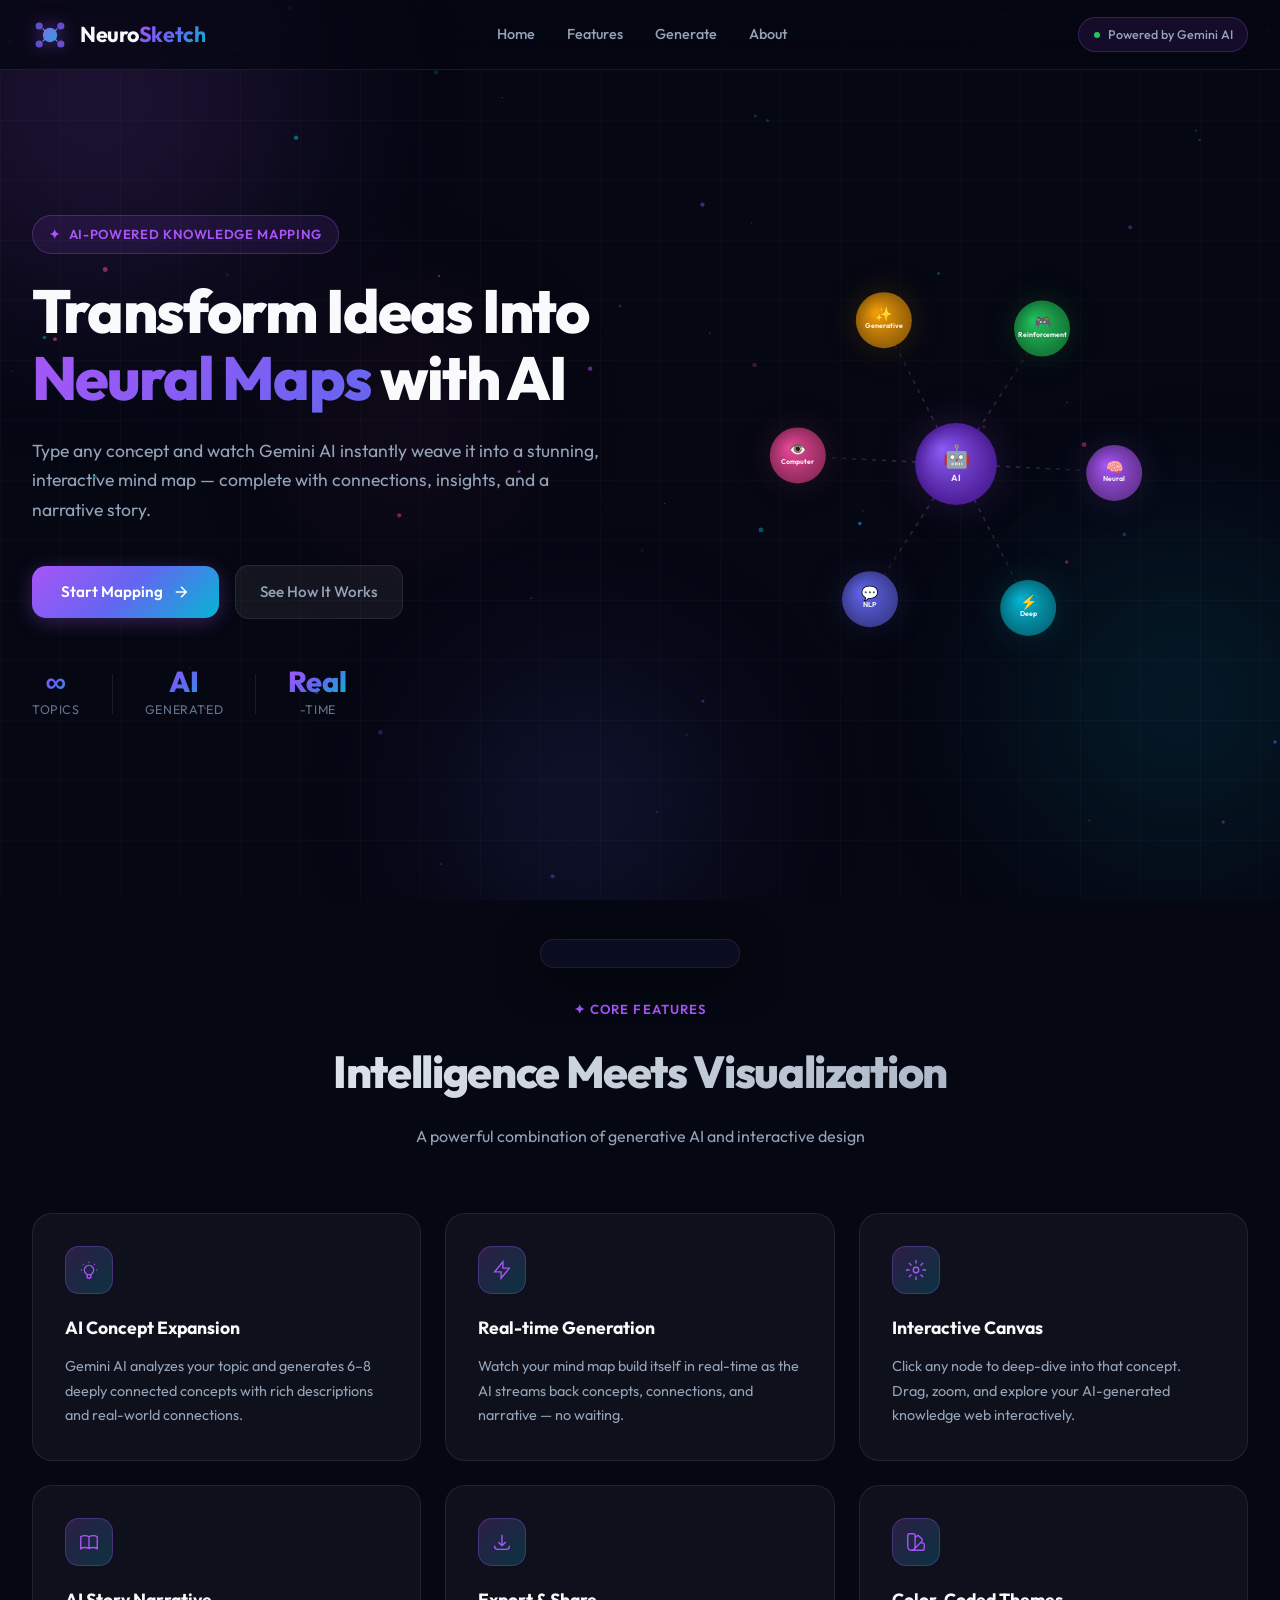
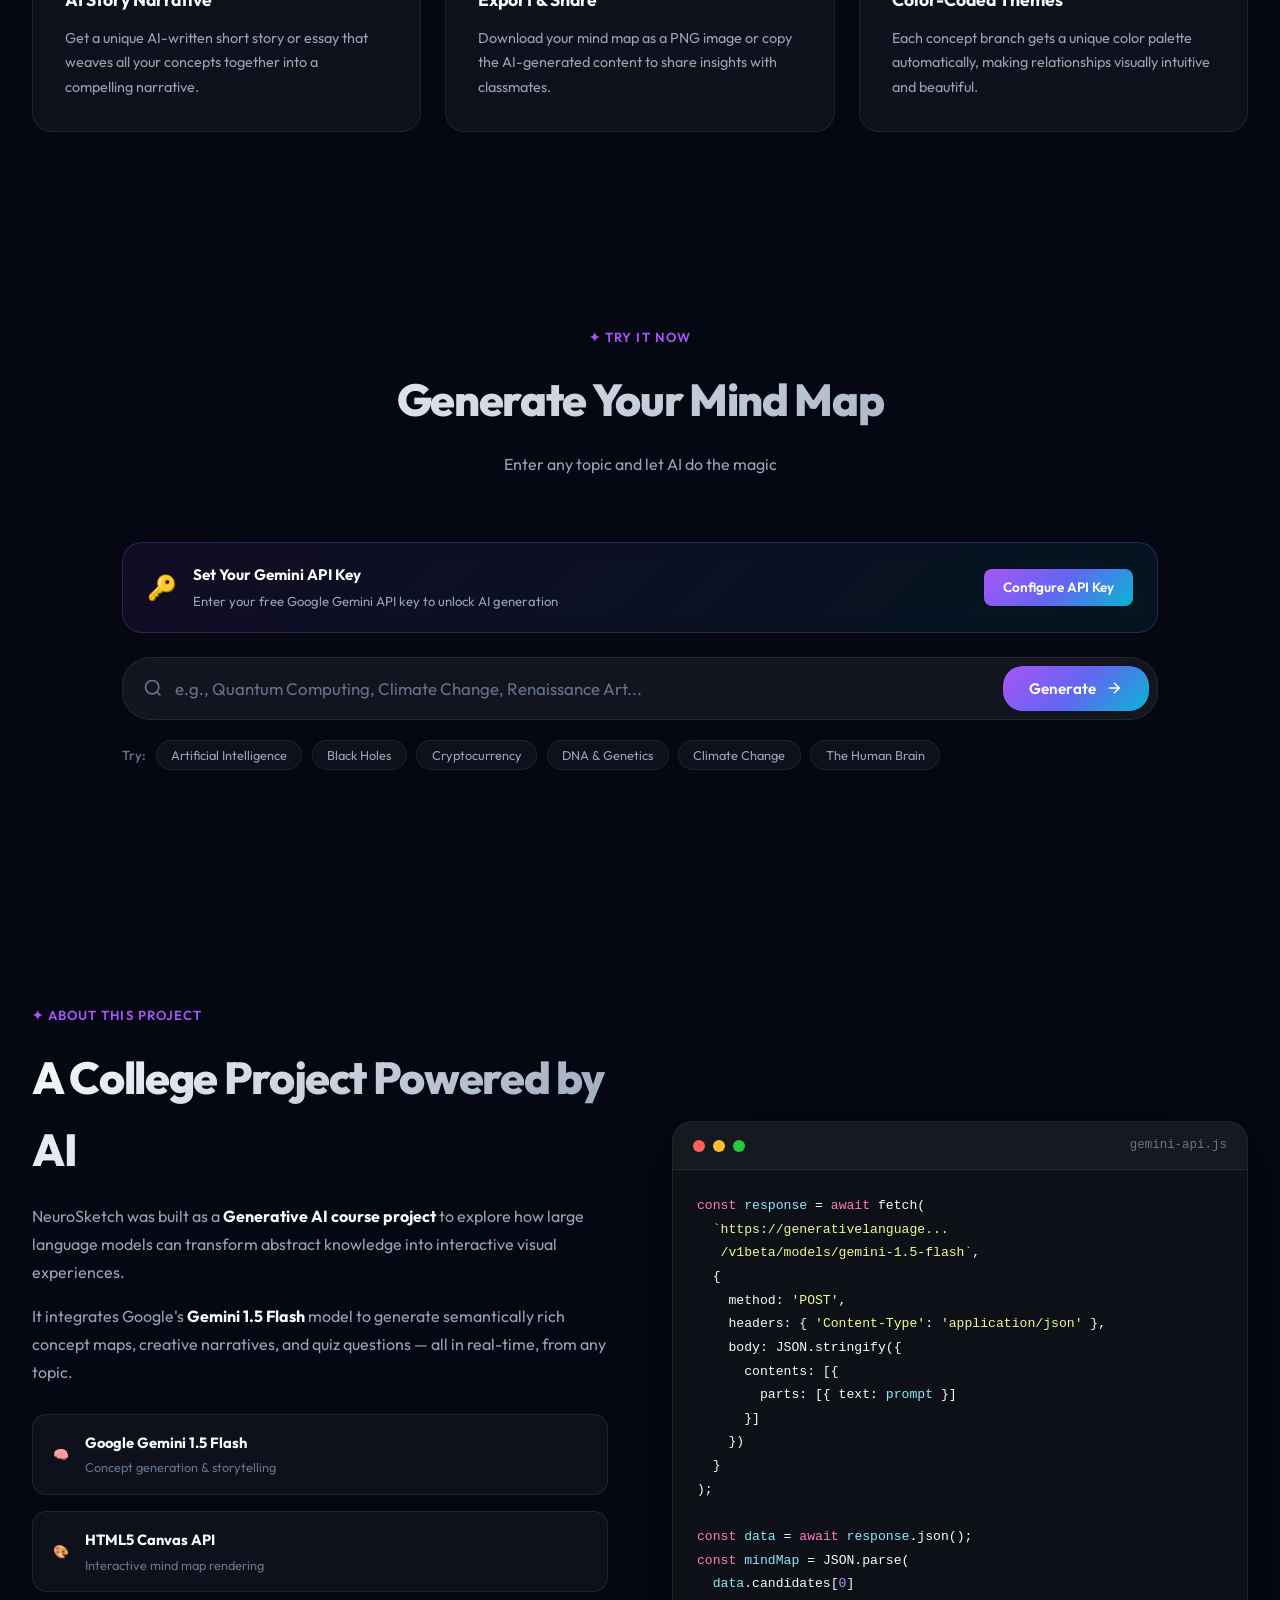
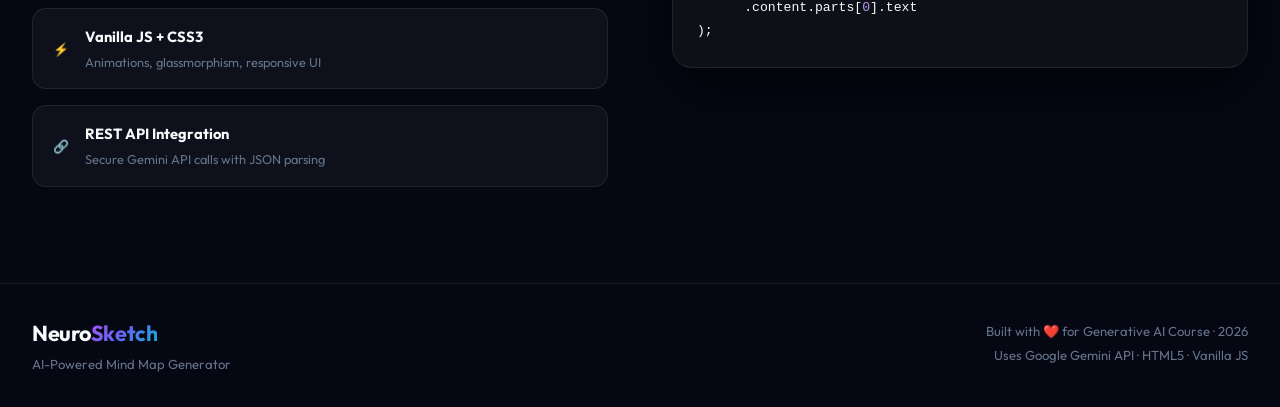
==== index.html @ 1f3e4416 "first commit" ====
<!DOCTYPE html>
<html lang="en">
<head>
  <meta charset="UTF-8" />
  <meta name="viewport" content="width=device-width, initial-scale=1.0" />
  <title>NeuroSketch – AI Mind Map Generator</title>
  <meta name="description" content="NeuroSketch uses Generative AI (Gemini) to create stunning interactive mind maps from any topic. Explore ideas visually with AI-powered concept generation." />
  <meta name="keywords" content="AI mind map, generative AI, concept map, Gemini AI, neural visualization" />
  <link rel="preconnect" href="https://fonts.googleapis.com" />
  <link rel="preconnect" href="https://fonts.gstatic.com" crossorigin />
  <link href="https://fonts.googleapis.com/css2?family=Outfit:wght@300;400;500;600;700;800&family=Space+Grotesk:wght@300;400;500;600;700&display=swap" rel="stylesheet" />
  <link rel="stylesheet" href="styles.css" />
</head>
<body>

  <!-- Animated Background -->
  <div class="bg-animation">
    <div class="orb orb-1"></div>
    <div class="orb orb-2"></div>
    <div class="orb orb-3"></div>
    <div class="orb orb-4"></div>
    <div class="grid-overlay"></div>
  </div>

  <!-- Particles -->
  <canvas id="particleCanvas"></canvas>

  <!-- HEADER -->
  <header class="header" id="header">
    <nav class="nav-container">
      <div class="logo">
        <div class="logo-icon">
          <svg viewBox="0 0 40 40" fill="none" xmlns="http://www.w3.org/2000/svg">
            <circle cx="20" cy="20" r="8" fill="url(#logoGrad)"/>
            <circle cx="8" cy="10" r="4" fill="url(#logoGrad2)" opacity="0.8"/>
            <circle cx="32" cy="10" r="4" fill="url(#logoGrad2)" opacity="0.8"/>
            <circle cx="8" cy="30" r="4" fill="url(#logoGrad2)" opacity="0.8"/>
            <circle cx="32" cy="30" r="4" fill="url(#logoGrad2)" opacity="0.8"/>
            <line x1="12" y1="13" x2="16" y2="17" stroke="url(#logoGrad)" stroke-width="1.5"/>
            <line x1="28" y1="13" x2="24" y2="17" stroke="url(#logoGrad)" stroke-width="1.5"/>
            <line x1="12" y1="27" x2="16" y2="23" stroke="url(#logoGrad)" stroke-width="1.5"/>
            <line x1="28" y1="27" x2="24" y2="23" stroke="url(#logoGrad)" stroke-width="1.5"/>
            <defs>
              <linearGradient id="logoGrad" x1="0" y1="0" x2="40" y2="40" gradientUnits="userSpaceOnUse">
                <stop offset="0%" stop-color="#a855f7"/>
                <stop offset="100%" stop-color="#06b6d4"/>
              </linearGradient>
              <linearGradient id="logoGrad2" x1="0" y1="0" x2="40" y2="40" gradientUnits="userSpaceOnUse">
                <stop offset="0%" stop-color="#6366f1"/>
                <stop offset="100%" stop-color="#8b5cf6"/>
              </linearGradient>
            </defs>
          </svg>
        </div>
        <span class="logo-text">Neuro<span class="logo-accent">Sketch</span></span>
      </div>
      <div class="nav-links">
        <a href="#hero" class="nav-link">Home</a>
        <a href="#features" class="nav-link">Features</a>
        <a href="#generator" class="nav-link">Generate</a>
        <a href="#about" class="nav-link">About</a>
      </div>
      <div class="nav-badge">
        <span class="badge-dot"></span>
        <span>Powered by Gemini AI</span>
      </div>
    </nav>
  </header>

  <!-- HERO SECTION -->
  <section class="hero" id="hero">
    <div class="hero-content">
      <div class="hero-tag">
        <span class="tag-icon">✦</span>
        <span>AI-Powered Knowledge Mapping</span>
      </div>
      <h1 class="hero-title">
        Transform Ideas Into
        <span class="title-gradient">Neural Maps</span>
        with AI
      </h1>
      <p class="hero-subtitle">
        Type any concept and watch Gemini AI instantly weave it into a stunning,
        interactive mind map — complete with connections, insights, and a narrative story.
      </p>
      <div class="hero-cta">
        <a href="#generator" class="btn-primary" id="heroCtaBtn">
          <span>Start Mapping</span>
          <svg viewBox="0 0 24 24" fill="none" stroke="currentColor" stroke-width="2"><path d="M5 12h14M12 5l7 7-7 7"/></svg>
        </a>
        <a href="#features" class="btn-ghost">See How It Works</a>
      </div>
      <div class="hero-stats">
        <div class="stat">
          <span class="stat-num">∞</span>
          <span class="stat-label">Topics</span>
        </div>
        <div class="stat-divider"></div>
        <div class="stat">
          <span class="stat-num">AI</span>
          <span class="stat-label">Generated</span>
        </div>
        <div class="stat-divider"></div>
        <div class="stat">
          <span class="stat-num">Real</span>
          <span class="stat-label">-time</span>
        </div>
      </div>
    </div>
    <div class="hero-visual">
      <div class="demo-mindmap" id="demoMindmap">
        <!-- Generated by JS -->
      </div>
    </div>
  </section>

  <!-- FEATURES SECTION -->
  <section class="features" id="features">
    <div class="section-header">
      <div class="section-tag">✦ Core Features</div>
      <h2 class="section-title">Intelligence Meets Visualization</h2>
      <p class="section-subtitle">A powerful combination of generative AI and interactive design</p>
    </div>
    <div class="features-grid">
      <div class="feature-card" data-delay="0">
        <div class="feature-icon">
          <svg viewBox="0 0 24 24" fill="none" stroke="currentColor" stroke-width="1.5">
            <path d="M9.663 17h4.673M12 3v1m6.364 1.636l-.707.707M21 12h-1M4 12H3m3.343-5.657l-.707-.707m2.828 9.9a5 5 0 117.072 0l-.548.547A3.374 3.374 0 0014 18.469V19a2 2 0 11-4 0v-.531c0-.895-.356-1.754-.988-2.386l-.548-.547z"/>
          </svg>
        </div>
        <h3>AI Concept Expansion</h3>
        <p>Gemini AI analyzes your topic and generates 6–8 deeply connected concepts with rich descriptions and real-world connections.</p>
      </div>
      <div class="feature-card" data-delay="100">
        <div class="feature-icon">
          <svg viewBox="0 0 24 24" fill="none" stroke="currentColor" stroke-width="1.5">
            <path d="M13 10V3L4 14h7v7l9-11h-7z"/>
          </svg>
        </div>
        <h3>Real-time Generation</h3>
        <p>Watch your mind map build itself in real-time as the AI streams back concepts, connections, and narrative — no waiting.</p>
      </div>
      <div class="feature-card" data-delay="200">
        <div class="feature-icon">
          <svg viewBox="0 0 24 24" fill="none" stroke="currentColor" stroke-width="1.5">
            <circle cx="12" cy="12" r="3"/><path d="M12 1v4M12 19v4M4.22 4.22l2.83 2.83M16.95 16.95l2.83 2.83M1 12h4M19 12h4M4.22 19.78l2.83-2.83M16.95 7.05l2.83-2.83"/>
          </svg>
        </div>
        <h3>Interactive Canvas</h3>
        <p>Click any node to deep-dive into that concept. Drag, zoom, and explore your AI-generated knowledge web interactively.</p>
      </div>
      <div class="feature-card" data-delay="300">
        <div class="feature-icon">
          <svg viewBox="0 0 24 24" fill="none" stroke="currentColor" stroke-width="1.5">
            <path d="M12 6.253v13m0-13C10.832 5.477 9.246 5 7.5 5S4.168 5.477 3 6.253v13C4.168 18.477 5.754 18 7.5 18s3.332.477 4.5 1.253m0-13C13.168 5.477 14.754 5 16.5 5c1.747 0 3.332.477 4.5 1.253v13C19.832 18.477 18.247 18 16.5 18c-1.746 0-3.332.477-4.5 1.253"/>
          </svg>
        </div>
        <h3>AI Story Narrative</h3>
        <p>Get a unique AI-written short story or essay that weaves all your concepts together into a compelling narrative.</p>
      </div>
      <div class="feature-card" data-delay="400">
        <div class="feature-icon">
          <svg viewBox="0 0 24 24" fill="none" stroke="currentColor" stroke-width="1.5">
            <path d="M4 16v1a3 3 0 003 3h10a3 3 0 003-3v-1m-4-4l-4 4m0 0l-4-4m4 4V4"/>
          </svg>
        </div>
        <h3>Export & Share</h3>
        <p>Download your mind map as a PNG image or copy the AI-generated content to share insights with classmates.</p>
      </div>
      <div class="feature-card" data-delay="500">
        <div class="feature-icon">
          <svg viewBox="0 0 24 24" fill="none" stroke="currentColor" stroke-width="1.5">
            <path d="M7 21a4 4 0 01-4-4V5a2 2 0 012-2h4a2 2 0 012 2v12a4 4 0 01-4 4zm0 0h12a2 2 0 002-2v-4a2 2 0 00-2-2h-2.343M11 7.343l1.657-1.657a2 2 0 012.828 0l2.829 2.829a2 2 0 010 2.828l-8.486 8.485M7 17h.01"/>
          </svg>
        </div>
        <h3>Color-Coded Themes</h3>
        <p>Each concept branch gets a unique color palette automatically, making relationships visually intuitive and beautiful.</p>
      </div>
    </div>
  </section>

  <!-- GENERATOR SECTION -->
  <section class="generator" id="generator">
    <div class="section-header">
      <div class="section-tag">✦ Try It Now</div>
      <h2 class="section-title">Generate Your Mind Map</h2>
      <p class="section-subtitle">Enter any topic and let AI do the magic</p>
    </div>

    <!-- API Key Setup Banner -->
    <div class="api-banner" id="apiBanner">
      <div class="api-banner-icon">🔑</div>
      <div class="api-banner-text">
        <strong>Set Your Gemini API Key</strong>
        <span>Enter your free Google Gemini API key to unlock AI generation</span>
      </div>
      <button class="btn-api" id="toggleApiKey">Configure API Key</button>
    </div>

    <!-- API Key Input -->
    <div class="api-key-panel" id="apiKeyPanel" style="display:none;">
      <div class="api-key-inner">
        <label for="apiKeyInput">
          <svg viewBox="0 0 24 24" fill="none" stroke="currentColor" stroke-width="2"><path d="M15 7a2 2 0 012 2m4 0a6 6 0 01-7.743 5.743L11 17H9v2H7v2H4a1 1 0 01-1-1v-2.586a1 1 0 01.293-.707l5.964-5.964A6 6 0 1121 9z"/></svg>
          Gemini API Key
        </label>
        <div class="api-input-row">
          <input type="password" id="apiKeyInput" placeholder="AIza..." autocomplete="off" />
          <button class="btn-save-key" id="saveApiKey">Save Key</button>
        </div>
        <p class="api-hint">Get your free key at <a href="https://aistudio.google.com/app/apikey" target="_blank">aistudio.google.com</a> · Key is stored locally in your browser only.</p>
      </div>
    </div>

    <!-- Input Area -->
    <div class="input-area">
      <div class="input-wrapper">
        <div class="input-icon">
          <svg viewBox="0 0 24 24" fill="none" stroke="currentColor" stroke-width="2"><circle cx="11" cy="11" r="8"/><path d="M21 21l-4.35-4.35"/></svg>
        </div>
        <input
          type="text"
          id="topicInput"
          class="topic-input"
          placeholder="e.g., Quantum Computing, Climate Change, Renaissance Art..."
          maxlength="100"
        />
        <button class="generate-btn" id="generateBtn">
          <span class="btn-text">Generate</span>
          <div class="btn-spinner" style="display:none;"></div>
          <svg class="btn-arrow" viewBox="0 0 24 24" fill="none" stroke="currentColor" stroke-width="2"><path d="M5 12h14M12 5l7 7-7 7"/></svg>
        </button>
      </div>
      <div class="topic-suggestions">
        <span class="suggestions-label">Try:</span>
        <button class="suggestion-chip" data-topic="Artificial Intelligence">Artificial Intelligence</button>
        <button class="suggestion-chip" data-topic="Black Holes">Black Holes</button>
        <button class="suggestion-chip" data-topic="Cryptocurrency">Cryptocurrency</button>
        <button class="suggestion-chip" data-topic="DNA & Genetics">DNA & Genetics</button>
        <button class="suggestion-chip" data-topic="Climate Change">Climate Change</button>
        <button class="suggestion-chip" data-topic="The Human Brain">The Human Brain</button>
      </div>
    </div>

    <!-- Loading State -->
    <div class="loading-state" id="loadingState" style="display:none;">
      <div class="loading-brain">
        <div class="brain-pulse"></div>
        <svg class="brain-icon" viewBox="0 0 64 64" fill="none" xmlns="http://www.w3.org/2000/svg">
          <path d="M32 8C24 8 18 14 18 22c0 4 2 7.5 5 10-3 2-5 5.5-5 9.5C18 49 24.5 55 32 55s14-6 14-13.5c0-4-2-7.5-5-9.5 3-2.5 5-6 5-10C46 14 40 8 32 8z" stroke="url(#brainGrad)" stroke-width="2" fill="none"/>
          <path d="M32 18v12M26 24h12M29 36l6 6M35 36l-6 6" stroke="url(#brainGrad)" stroke-width="1.5" stroke-linecap="round"/>
          <defs>
            <linearGradient id="brainGrad" x1="18" y1="8" x2="46" y2="55" gradientUnits="userSpaceOnUse">
              <stop offset="0%" stop-color="#a855f7"/>
              <stop offset="100%" stop-color="#06b6d4"/>
            </linearGradient>
          </defs>
        </svg>
      </div>
      <div class="loading-text">
        <h3 id="loadingTitle">AI is thinking...</h3>
        <p id="loadingSubtitle">Gemini is analyzing your topic and generating concepts</p>
      </div>
      <div class="loading-steps">
        <div class="load-step active" id="step1"><span>1</span> Analyzing topic</div>
        <div class="load-step" id="step2"><span>2</span> Generating concepts</div>
        <div class="load-step" id="step3"><span>3</span> Building connections</div>
        <div class="load-step" id="step4"><span>4</span> Crafting narrative</div>
      </div>
    </div>

    <!-- Results Area -->
    <div class="results-area" id="resultsArea" style="display:none;">
      <!-- Tabs -->
      <div class="results-tabs">
        <button class="tab-btn active" data-tab="mindmap" id="tabMindmap">
          <svg viewBox="0 0 24 24" fill="none" stroke="currentColor" stroke-width="2"><circle cx="12" cy="12" r="3"/><path d="M12 1v4M12 19v4M4.22 4.22l2.83 2.83M16.95 16.95l2.83 2.83M1 12h4M19 12h4M4.22 19.78l2.83-2.83M16.95 7.05l2.83-2.83"/></svg>
          Mind Map
        </button>
        <button class="tab-btn" data-tab="concepts" id="tabConcepts">
          <svg viewBox="0 0 24 24" fill="none" stroke="currentColor" stroke-width="2"><path d="M9 5H7a2 2 0 00-2 2v12a2 2 0 002 2h10a2 2 0 002-2V7a2 2 0 00-2-2h-2M9 5a2 2 0 002 2h2a2 2 0 002-2M9 5a2 2 0 012-2h2a2 2 0 012 2"/></svg>
          Concepts
        </button>
        <button class="tab-btn" data-tab="story" id="tabStory">
          <svg viewBox="0 0 24 24" fill="none" stroke="currentColor" stroke-width="2"><path d="M12 6.253v13m0-13C10.832 5.477 9.246 5 7.5 5S4.168 5.477 3 6.253v13C4.168 18.477 5.754 18 7.5 18s3.332.477 4.5 1.253m0-13C13.168 5.477 14.754 5 16.5 5c1.747 0 3.332.477 4.5 1.253v13C19.832 18.477 18.247 18 16.5 18c-1.746 0-3.332.477-4.5 1.253"/></svg>
          AI Story
        </button>
        <button class="tab-btn" data-tab="quiz" id="tabQuiz">
          <svg viewBox="0 0 24 24" fill="none" stroke="currentColor" stroke-width="2"><path d="M8.228 9c.549-1.165 2.03-2 3.772-2 2.21 0 4 1.343 4 3 0 1.4-1.278 2.575-3.006 2.907-.542.104-.994.54-.994 1.093m0 3h.01M21 12a9 9 0 11-18 0 9 9 0 0118 0z"/></svg>
          AI Quiz
        </button>
      </div>

      <!-- Mind Map Canvas Tab -->
      <div class="tab-content active" id="tabContentMindmap">
        <div class="mindmap-toolbar">
          <span class="map-topic-label" id="mapTopicLabel">Topic: —</span>
          <div class="toolbar-actions">
            <button class="tool-btn" id="zoomInBtn" title="Zoom In">
              <svg viewBox="0 0 24 24" fill="none" stroke="currentColor" stroke-width="2"><circle cx="11" cy="11" r="8"/><path d="M21 21l-4.35-4.35M11 8v6M8 11h6"/></svg>
            </button>
            <button class="tool-btn" id="zoomOutBtn" title="Zoom Out">
              <svg viewBox="0 0 24 24" fill="none" stroke="currentColor" stroke-width="2"><circle cx="11" cy="11" r="8"/><path d="M21 21l-4.35-4.35M8 11h6"/></svg>
            </button>
            <button class="tool-btn" id="resetViewBtn" title="Reset View">
              <svg viewBox="0 0 24 24" fill="none" stroke="currentColor" stroke-width="2"><path d="M3 12a9 9 0 109-9M3 3v6h6"/></svg>
            </button>
            <button class="tool-btn" id="downloadBtn" title="Download PNG">
              <svg viewBox="0 0 24 24" fill="none" stroke="currentColor" stroke-width="2"><path d="M4 16v1a3 3 0 003 3h10a3 3 0 003-3v-1m-4-4l-4 4m0 0l-4-4m4 4V4"/></svg>
            </button>
          </div>
        </div>
        <div class="mindmap-container" id="mindmapContainer">
          <canvas id="mindmapCanvas"></canvas>
        </div>
        <p class="canvas-hint">💡 Click on any node to explore it deeper · Scroll to zoom · Drag to pan</p>
      </div>

      <!-- Concepts Tab -->
      <div class="tab-content" id="tabContentConcepts" style="display:none;">
        <div class="concepts-grid" id="conceptsGrid">
          <!-- Filled by JS -->
        </div>
      </div>

      <!-- Story Tab -->
      <div class="tab-content" id="tabContentStory" style="display:none;">
        <div class="story-container" id="storyContainer">
          <!-- Filled by JS -->
        </div>
      </div>

      <!-- Quiz Tab -->
      <div class="tab-content" id="tabContentQuiz" style="display:none;">
        <div class="quiz-container" id="quizContainer">
          <!-- Filled by JS -->
        </div>
      </div>

      <!-- Action Buttons -->
      <div class="results-actions">
        <button class="btn-action" id="regenerateBtn">
          <svg viewBox="0 0 24 24" fill="none" stroke="currentColor" stroke-width="2"><path d="M4 4v5h.582m15.356 2A8.001 8.001 0 004.582 9m0 0H9m11 11v-5h-.581m0 0a8.003 8.003 0 01-15.357-2m15.357 2H15"/></svg>
          Regenerate
        </button>
        <button class="btn-action" id="copyContentBtn">
          <svg viewBox="0 0 24 24" fill="none" stroke="currentColor" stroke-width="2"><path d="M8 16H6a2 2 0 01-2-2V6a2 2 0 012-2h8a2 2 0 012 2v2m-6 12h8a2 2 0 002-2v-8a2 2 0 00-2-2h-8a2 2 0 00-2 2v8a2 2 0 002 2z"/></svg>
          Copy Content
        </button>
        <button class="btn-action primary" id="newTopicBtn">
          <svg viewBox="0 0 24 24" fill="none" stroke="currentColor" stroke-width="2"><path d="M12 4v16m8-8H4"/></svg>
          New Topic
        </button>
      </div>
    </div>
  </section>

  <!-- ABOUT SECTION -->
  <section class="about" id="about">
    <div class="about-inner">
      <div class="about-content">
        <div class="section-tag">✦ About This Project</div>
        <h2 class="section-title">A College Project Powered by AI</h2>
        <p>NeuroSketch was built as a <strong>Generative AI course project</strong> to explore how large language models can transform abstract knowledge into interactive visual experiences.</p>
        <p>It integrates Google's <strong>Gemini 1.5 Flash</strong> model to generate semantically rich concept maps, creative narratives, and quiz questions — all in real-time, from any topic.</p>
        <div class="tech-stack">
          <div class="tech-item">
            <span class="tech-icon">🧠</span>
            <div>
              <strong>Google Gemini 1.5 Flash</strong>
              <span>Concept generation & storytelling</span>
            </div>
          </div>
          <div class="tech-item">
            <span class="tech-icon">🎨</span>
            <div>
              <strong>HTML5 Canvas API</strong>
              <span>Interactive mind map rendering</span>
            </div>
          </div>
          <div class="tech-item">
            <span class="tech-icon">⚡</span>
            <div>
              <strong>Vanilla JS + CSS3</strong>
              <span>Animations, glassmorphism, responsive UI</span>
            </div>
          </div>
          <div class="tech-item">
            <span class="tech-icon">🔗</span>
            <div>
              <strong>REST API Integration</strong>
              <span>Secure Gemini API calls with JSON parsing</span>
            </div>
          </div>
        </div>
      </div>
      <div class="about-visual">
        <div class="code-preview">
          <div class="code-header">
            <span class="dot red"></span><span class="dot yellow"></span><span class="dot green"></span>
            <span class="code-filename">gemini-api.js</span>
          </div>
          <pre class="code-body"><code><span class="c-keyword">const</span> <span class="c-var">response</span> = <span class="c-keyword">await</span> fetch(
  <span class="c-string">`https://generativelanguage...</span>
   <span class="c-string">/v1beta/models/gemini-1.5-flash`</span>,
  {
    method: <span class="c-string">'POST'</span>,
    headers: { <span class="c-string">'Content-Type'</span>: <span class="c-string">'application/json'</span> },
    body: JSON.stringify({
      contents: [{
        parts: [{ text: <span class="c-var">prompt</span> }]
      }]
    })
  }
);

<span class="c-keyword">const</span> <span class="c-var">data</span> = <span class="c-keyword">await</span> <span class="c-var">response</span>.json();
<span class="c-keyword">const</span> <span class="c-var">mindMap</span> = JSON.parse(
  <span class="c-var">data</span>.candidates[<span class="c-num">0</span>]
      .content.parts[<span class="c-num">0</span>].text
);</code></pre>
        </div>
      </div>
    </div>
  </section>

  <!-- FOOTER -->
  <footer class="footer">
    <div class="footer-inner">
      <div class="footer-logo">
        <span class="logo-text">Neuro<span class="logo-accent">Sketch</span></span>
        <p>AI-Powered Mind Map Generator</p>
      </div>
      <div class="footer-info">
        <p>Built with ❤️ for Generative AI Course · 2026</p>
        <p>Uses Google Gemini API · HTML5 · Vanilla JS</p>
      </div>
    </div>
  </footer>

  <!-- Node Detail Modal -->
  <div class="modal-overlay" id="nodeModal" style="display:none;">
    <div class="modal-box">
      <button class="modal-close" id="modalClose">
        <svg viewBox="0 0 24 24" fill="none" stroke="currentColor" stroke-width="2"><path d="M6 18L18 6M6 6l12 12"/></svg>
      </button>
      <div class="modal-icon" id="modalIcon">🔍</div>
      <h2 class="modal-title" id="modalTitle">Concept Name</h2>
      <p class="modal-desc" id="modalDesc">Description here</p>
      <div class="modal-connections" id="modalConnections"></div>
      <button class="btn-primary modal-explore" id="modalExplore">
        <span>Explore This as New Topic</span>
        <svg viewBox="0 0 24 24" fill="none" stroke="currentColor" stroke-width="2"><path d="M5 12h14M12 5l7 7-7 7"/></svg>
      </button>
    </div>
  </div>

  <!-- Toast Notification -->
  <div class="toast" id="toast"></div>

  <script src="app.js"></script>
</body>
</html>
---- styles.css ----
/* ============================================
   NeuroSketch – Global Styles & Design System
   ============================================ */

@import url('https://fonts.googleapis.com/css2?family=Outfit:wght@300;400;500;600;700;800&family=Space+Grotesk:wght@300;400;500;600;700&display=swap');

/* === CSS Variables === */
:root {
  --purple-1: #a855f7;
  --purple-2: #8b5cf6;
  --purple-3: #7c3aed;
  --cyan-1: #06b6d4;
  --cyan-2: #0891b2;
  --indigo-1: #6366f1;
  --pink-1: #ec4899;

  --bg-primary: #050712;
  --bg-secondary: #0a0d1f;
  --bg-card: rgba(255,255,255,0.04);
  --bg-card-hover: rgba(255,255,255,0.08);
  --bg-glass: rgba(255,255,255,0.06);

  --text-primary: #f8fafc;
  --text-secondary: #94a3b8;
  --text-muted: #64748b;

  --border-subtle: rgba(255,255,255,0.08);
  --border-glow: rgba(168,85,247,0.3);

  --gradient-main: linear-gradient(135deg, #a855f7, #6366f1, #06b6d4);
  --gradient-card: linear-gradient(135deg, rgba(168,85,247,0.1), rgba(99,102,241,0.1));
  --gradient-glow: radial-gradient(ellipse at center, rgba(168,85,247,0.15) 0%, transparent 70%);

  --shadow-glow: 0 0 40px rgba(168,85,247,0.2);
  --shadow-card: 0 4px 32px rgba(0,0,0,0.4);

  --radius-sm: 8px;
  --radius-md: 14px;
  --radius-lg: 20px;
  --radius-xl: 28px;

  --font-main: 'Outfit', sans-serif;
  --font-alt: 'Space Grotesk', sans-serif;
}

/* === Reset & Base === */
*, *::before, *::after { box-sizing: border-box; margin: 0; padding: 0; }

html { scroll-behavior: smooth; }

body {
  font-family: var(--font-main);
  background-color: var(--bg-primary);
  color: var(--text-primary);
  overflow-x: hidden;
  line-height: 1.6;
  min-height: 100vh;
}

a { text-decoration: none; color: inherit; }
button { cursor: pointer; font-family: var(--font-main); border: none; outline: none; }
input, textarea { font-family: var(--font-main); }

/* === Animated Background === */
.bg-animation {
  position: fixed;
  inset: 0;
  z-index: 0;
  pointer-events: none;
  overflow: hidden;
}

.orb {
  position: absolute;
  border-radius: 50%;
  filter: blur(80px);
  opacity: 0.4;
  animation: orbFloat linear infinite;
}

.orb-1 {
  width: 600px; height: 600px;
  background: radial-gradient(circle, rgba(168,85,247,0.5), transparent 70%);
  top: -200px; left: -200px;
  animation-duration: 20s;
}
.orb-2 {
  width: 500px; height: 500px;
  background: radial-gradient(circle, rgba(6,182,212,0.4), transparent 70%);
  top: 50%; right: -150px;
  animation-duration: 25s;
  animation-delay: -8s;
}
.orb-3 {
  width: 400px; height: 400px;
  background: radial-gradient(circle, rgba(99,102,241,0.5), transparent 70%);
  bottom: -100px; left: 30%;
  animation-duration: 18s;
  animation-delay: -5s;
}
.orb-4 {
  width: 300px; height: 300px;
  background: radial-gradient(circle, rgba(236,72,153,0.3), transparent 70%);
  top: 30%; left: 20%;
  animation-duration: 22s;
  animation-delay: -12s;
}

@keyframes orbFloat {
  0% { transform: translate(0, 0) scale(1); }
  25% { transform: translate(40px, -60px) scale(1.05); }
  50% { transform: translate(-30px, 40px) scale(0.95); }
  75% { transform: translate(60px, 20px) scale(1.02); }
  100% { transform: translate(0, 0) scale(1); }
}

.grid-overlay {
  position: absolute;
  inset: 0;
  background-image:
    linear-gradient(rgba(255,255,255,0.02) 1px, transparent 1px),
    linear-gradient(90deg, rgba(255,255,255,0.02) 1px, transparent 1px);
  background-size: 60px 60px;
}

/* Particle Canvas */
#particleCanvas {
  position: fixed;
  inset: 0;
  z-index: 1;
  pointer-events: none;
}

/* === Header / Nav === */
.header {
  position: fixed;
  top: 0; left: 0; right: 0;
  z-index: 100;
  padding: 0 2rem;
  height: 70px;
  display: flex;
  align-items: center;
  background: rgba(5,7,18,0.7);
  backdrop-filter: blur(20px);
  border-bottom: 1px solid var(--border-subtle);
  transition: all 0.3s ease;
}

.header.scrolled {
  background: rgba(5,7,18,0.95);
  box-shadow: 0 4px 30px rgba(0,0,0,0.5);
}

.nav-container {
  width: 100%;
  max-width: 1280px;
  margin: 0 auto;
  display: flex;
  align-items: center;
  justify-content: space-between;
  gap: 2rem;
}

.logo {
  display: flex;
  align-items: center;
  gap: 0.75rem;
}

.logo-icon {
  width: 36px; height: 36px;
  filter: drop-shadow(0 0 8px rgba(168,85,247,0.5));
}

.logo-text {
  font-size: 1.35rem;
  font-weight: 700;
  letter-spacing: -0.02em;
  color: var(--text-primary);
}

.logo-accent {
  background: var(--gradient-main);
  -webkit-background-clip: text;
  -webkit-text-fill-color: transparent;
  background-clip: text;
}

.nav-links {
  display: flex;
  align-items: center;
  gap: 2rem;
}

.nav-link {
  font-size: 0.9rem;
  font-weight: 500;
  color: var(--text-secondary);
  transition: color 0.2s;
  position: relative;
}

.nav-link::after {
  content: '';
  position: absolute;
  bottom: -4px; left: 0; right: 0;
  height: 2px;
  background: var(--gradient-main);
  transform: scaleX(0);
  transition: transform 0.3s ease;
  border-radius: 1px;
}

.nav-link:hover { color: var(--text-primary); }
.nav-link:hover::after { transform: scaleX(1); }

.nav-badge {
  display: flex;
  align-items: center;
  gap: 0.5rem;
  font-size: 0.78rem;
  font-weight: 500;
  color: var(--text-secondary);
  background: rgba(168,85,247,0.1);
  border: 1px solid rgba(168,85,247,0.25);
  padding: 0.4rem 0.9rem;
  border-radius: 100px;
}

.badge-dot {
  width: 6px; height: 6px;
  border-radius: 50%;
  background: #22c55e;
  animation: pulseDot 2s infinite;
}

@keyframes pulseDot {
  0%, 100% { box-shadow: 0 0 0 0 rgba(34,197,94,0.4); }
  50% { box-shadow: 0 0 0 4px rgba(34,197,94,0); }
}

/* === Hero Section === */
.hero {
  position: relative;
  z-index: 10;
  min-height: 100vh;
  display: flex;
  align-items: center;
  justify-content: space-between;
  gap: 3rem;
  max-width: 1280px;
  margin: 0 auto;
  padding: 100px 2rem 4rem;
}

.hero-content {
  flex: 1;
  max-width: 600px;
}

.hero-tag {
  display: inline-flex;
  align-items: center;
  gap: 0.5rem;
  font-size: 0.82rem;
  font-weight: 600;
  letter-spacing: 0.05em;
  text-transform: uppercase;
  color: var(--purple-1);
  background: rgba(168,85,247,0.1);
  border: 1px solid rgba(168,85,247,0.3);
  padding: 0.5rem 1rem;
  border-radius: 100px;
  margin-bottom: 1.5rem;
  animation: fadeInUp 0.6s ease both;
}

.tag-icon { animation: spin 6s linear infinite; display: inline-block; }
@keyframes spin { to { transform: rotate(360deg); } }

.hero-title {
  font-size: clamp(2.4rem, 5vw, 3.8rem);
  font-weight: 800;
  line-height: 1.1;
  letter-spacing: -0.03em;
  margin-bottom: 1.5rem;
  animation: fadeInUp 0.6s ease 0.1s both;
}

.title-gradient {
  background: var(--gradient-main);
  -webkit-background-clip: text;
  -webkit-text-fill-color: transparent;
  background-clip: text;
  background-size: 200% 200%;
  animation: gradShift 4s linear infinite;
}

@keyframes gradShift {
  0% { background-position: 0% 50%; }
  50% { background-position: 100% 50%; }
  100% { background-position: 0% 50%; }
}

.hero-subtitle {
  font-size: 1.1rem;
  color: var(--text-secondary);
  line-height: 1.7;
  margin-bottom: 2.5rem;
  animation: fadeInUp 0.6s ease 0.2s both;
}

.hero-cta {
  display: flex;
  align-items: center;
  gap: 1rem;
  margin-bottom: 3rem;
  animation: fadeInUp 0.6s ease 0.3s both;
}

.btn-primary {
  display: inline-flex;
  align-items: center;
  gap: 0.6rem;
  padding: 0.85rem 1.8rem;
  background: var(--gradient-main);
  color: white;
  border-radius: var(--radius-md);
  font-weight: 600;
  font-size: 0.95rem;
  transition: all 0.3s ease;
  box-shadow: 0 4px 20px rgba(168,85,247,0.3);
  position: relative;
  overflow: hidden;
}

.btn-primary::before {
  content: '';
  position: absolute;
  inset: 0;
  background: linear-gradient(135deg, rgba(255,255,255,0.2), transparent);
  opacity: 0;
  transition: opacity 0.3s;
}

.btn-primary:hover {
  transform: translateY(-2px);
  box-shadow: 0 8px 30px rgba(168,85,247,0.5);
}
.btn-primary:hover::before { opacity: 1; }

.btn-primary svg { width: 18px; height: 18px; transition: transform 0.3s; }
.btn-primary:hover svg { transform: translateX(4px); }

.btn-ghost {
  display: inline-flex;
  align-items: center;
  padding: 0.85rem 1.5rem;
  border: 1px solid var(--border-subtle);
  border-radius: var(--radius-md);
  font-weight: 500;
  font-size: 0.95rem;
  color: var(--text-secondary);
  transition: all 0.3s ease;
  background: var(--bg-glass);
  backdrop-filter: blur(10px);
}

.btn-ghost:hover {
  border-color: rgba(168,85,247,0.4);
  color: var(--text-primary);
  background: rgba(168,85,247,0.08);
}

.hero-stats {
  display: flex;
  align-items: center;
  gap: 2rem;
  animation: fadeInUp 0.6s ease 0.4s both;
}

.stat { text-align: center; }
.stat-num {
  font-size: 1.8rem;
  font-weight: 800;
  background: var(--gradient-main);
  -webkit-background-clip: text;
  -webkit-text-fill-color: transparent;
  background-clip: text;
  display: block;
  line-height: 1;
}
.stat-label {
  font-size: 0.78rem;
  color: var(--text-muted);
  text-transform: uppercase;
  letter-spacing: 0.05em;
  margin-top: 0.25rem;
}
.stat-divider {
  width: 1px;
  height: 40px;
  background: var(--border-subtle);
}

/* Demo Mind Map */
.hero-visual {
  flex: 1;
  display: flex;
  justify-content: center;
  align-items: center;
  animation: fadeInUp 0.8s ease 0.5s both;
}

.demo-mindmap {
  width: 100%;
  max-width: 480px;
  aspect-ratio: 1;
  position: relative;
}

/* === Animations === */
@keyframes fadeInUp {
  from { opacity: 0; transform: translateY(30px); }
  to { opacity: 1; transform: translateY(0); }
}

@keyframes fadeIn {
  from { opacity: 0; }
  to { opacity: 1; }
}

/* === Features Section === */
.features {
  position: relative;
  z-index: 10;
  padding: 6rem 2rem;
  max-width: 1280px;
  margin: 0 auto;
}

.section-header {
  text-align: center;
  margin-bottom: 4rem;
}

.section-tag {
  display: inline-block;
  font-size: 0.82rem;
  font-weight: 600;
  letter-spacing: 0.08em;
  text-transform: uppercase;
  color: var(--purple-1);
  margin-bottom: 1rem;
}

.section-title {
  font-size: clamp(2rem, 4vw, 2.8rem);
  font-weight: 800;
  letter-spacing: -0.03em;
  margin-bottom: 1rem;
  background: linear-gradient(135deg, var(--text-primary), var(--text-secondary));
  -webkit-background-clip: text;
  -webkit-text-fill-color: transparent;
  background-clip: text;
}

.section-subtitle {
  font-size: 1rem;
  color: var(--text-secondary);
  max-width: 500px;
  margin: 0 auto;
}

.features-grid {
  display: grid;
  grid-template-columns: repeat(auto-fill, minmax(320px, 1fr));
  gap: 1.5rem;
}

.feature-card {
  background: var(--bg-card);
  border: 1px solid var(--border-subtle);
  border-radius: var(--radius-lg);
  padding: 2rem;
  transition: all 0.4s ease;
  position: relative;
  overflow: hidden;
  animation: fadeInUp 0.5s ease both;
}

.feature-card::before {
  content: '';
  position: absolute;
  inset: 0;
  background: var(--gradient-card);
  opacity: 0;
  transition: opacity 0.4s;
}

.feature-card:hover {
  border-color: rgba(168,85,247,0.3);
  transform: translateY(-6px);
  box-shadow: var(--shadow-card), 0 0 30px rgba(168,85,247,0.1);
}

.feature-card:hover::before { opacity: 1; }

.feature-icon {
  width: 48px; height: 48px;
  background: linear-gradient(135deg, rgba(168,85,247,0.2), rgba(6,182,212,0.2));
  border: 1px solid rgba(168,85,247,0.3);
  border-radius: var(--radius-md);
  display: flex;
  align-items: center;
  justify-content: center;
  margin-bottom: 1.25rem;
  transition: all 0.3s;
}

.feature-icon svg { width: 22px; height: 22px; stroke: var(--purple-1); }
.feature-card:hover .feature-icon { background: linear-gradient(135deg, rgba(168,85,247,0.35), rgba(6,182,212,0.35)); }

.feature-card h3 {
  font-size: 1.1rem;
  font-weight: 700;
  margin-bottom: 0.75rem;
  position: relative;
}

.feature-card p {
  font-size: 0.9rem;
  color: var(--text-secondary);
  line-height: 1.7;
  position: relative;
}

/* === Generator Section === */
.generator {
  position: relative;
  z-index: 10;
  padding: 6rem 2rem;
  max-width: 1100px;
  margin: 0 auto;
}

/* API Banner */
.api-banner {
  display: flex;
  align-items: center;
  gap: 1rem;
  background: linear-gradient(135deg, rgba(168,85,247,0.08), rgba(6,182,212,0.08));
  border: 1px solid rgba(168,85,247,0.25);
  border-radius: var(--radius-lg);
  padding: 1.25rem 1.5rem;
  margin-bottom: 1.5rem;
  backdrop-filter: blur(10px);
}

.api-banner-icon { font-size: 1.5rem; flex-shrink: 0; }
.api-banner-text { flex: 1; display: flex; flex-direction: column; gap: 0.25rem; }
.api-banner-text strong { font-size: 0.95rem; font-weight: 700; }
.api-banner-text span { font-size: 0.82rem; color: var(--text-secondary); }

.btn-api {
  padding: 0.6rem 1.2rem;
  background: var(--gradient-main);
  color: white;
  border-radius: var(--radius-sm);
  font-size: 0.85rem;
  font-weight: 600;
  white-space: nowrap;
  transition: all 0.3s;
  flex-shrink: 0;
}
.btn-api:hover { opacity: 0.85; transform: scale(1.02); }

/* API Key Panel */
.api-key-panel {
  background: var(--bg-card);
  border: 1px solid var(--border-subtle);
  border-radius: var(--radius-lg);
  padding: 1.5rem;
  margin-bottom: 1.5rem;
  backdrop-filter: blur(10px);
}

.api-key-inner label {
  display: flex;
  align-items: center;
  gap: 0.5rem;
  font-size: 0.9rem;
  font-weight: 600;
  margin-bottom: 0.75rem;
  color: var(--text-secondary);
}
.api-key-inner label svg { width: 16px; height: 16px; stroke: var(--purple-1); }

.api-input-row {
  display: flex;
  gap: 0.75rem;
  margin-bottom: 0.75rem;
}

.api-input-row input {
  flex: 1;
  background: rgba(255,255,255,0.05);
  border: 1px solid var(--border-subtle);
  border-radius: var(--radius-sm);
  padding: 0.7rem 1rem;
  color: var(--text-primary);
  font-size: 0.9rem;
  transition: border-color 0.2s;
}
.api-input-row input:focus { border-color: rgba(168,85,247,0.5); outline: none; }

.btn-save-key {
  padding: 0.7rem 1.4rem;
  background: var(--gradient-main);
  color: white;
  border-radius: var(--radius-sm);
  font-weight: 600;
  font-size: 0.9rem;
  transition: all 0.3s;
}
.btn-save-key:hover { opacity: 0.85; }

.api-hint { font-size: 0.78rem; color: var(--text-muted); }
.api-hint a { color: var(--cyan-1); }
.api-hint a:hover { text-decoration: underline; }

/* Input Area */
.input-area {
  margin-bottom: 2.5rem;
}

.input-wrapper {
  display: flex;
  align-items: center;
  background: var(--bg-glass);
  border: 1.5px solid var(--border-subtle);
  border-radius: var(--radius-xl);
  padding: 0.5rem 0.5rem 0.5rem 1.25rem;
  gap: 0.75rem;
  backdrop-filter: blur(20px);
  transition: border-color 0.3s, box-shadow 0.3s;
  margin-bottom: 1.25rem;
}

.input-wrapper:focus-within {
  border-color: rgba(168,85,247,0.5);
  box-shadow: 0 0 0 4px rgba(168,85,247,0.1);
}

.input-icon { flex-shrink: 0; }
.input-icon svg { width: 20px; height: 20px; stroke: var(--text-muted); display: block; }

.topic-input {
  flex: 1;
  background: none;
  border: none;
  outline: none;
  font-size: 1.05rem;
  color: var(--text-primary);
  font-family: var(--font-main);
  min-width: 0;
}

.topic-input::placeholder { color: var(--text-muted); }

.generate-btn {
  display: flex;
  align-items: center;
  gap: 0.6rem;
  padding: 0.8rem 1.6rem;
  background: var(--gradient-main);
  color: white;
  border-radius: var(--radius-lg);
  font-size: 0.95rem;
  font-weight: 600;
  transition: all 0.3s;
  flex-shrink: 0;
  min-width: 130px;
  justify-content: center;
}

.generate-btn:hover { opacity: 0.9; transform: scale(1.02); }
.generate-btn:disabled { opacity: 0.5; cursor: not-allowed; transform: none; }

.btn-spinner {
  width: 18px; height: 18px;
  border: 2px solid rgba(255,255,255,0.3);
  border-top-color: white;
  border-radius: 50%;
  animation: spin2 0.8s linear infinite;
}

.btn-arrow { width: 18px; height: 18px; }

@keyframes spin2 { to { transform: rotate(360deg); } }

.topic-suggestions {
  display: flex;
  align-items: center;
  gap: 0.6rem;
  flex-wrap: wrap;
}

.suggestions-label {
  font-size: 0.82rem;
  color: var(--text-muted);
  font-weight: 500;
}

.suggestion-chip {
  padding: 0.4rem 0.9rem;
  background: var(--bg-card);
  border: 1px solid var(--border-subtle);
  border-radius: 100px;
  font-size: 0.8rem;
  color: var(--text-secondary);
  transition: all 0.2s;
  font-family: var(--font-main);
}

.suggestion-chip:hover {
  border-color: rgba(168,85,247,0.4);
  color: var(--purple-1);
  background: rgba(168,85,247,0.08);
}

/* === Loading State === */
.loading-state {
  text-align: center;
  padding: 4rem 2rem;
}

.loading-brain {
  position: relative;
  width: 100px; height: 100px;
  margin: 0 auto 2rem;
}

.brain-pulse {
  position: absolute;
  inset: -20px;
  border-radius: 50%;
  border: 2px solid rgba(168,85,247,0.3);
  animation: pulseRing 2s linear infinite;
}

@keyframes pulseRing {
  0% { transform: scale(0.8); opacity: 1; }
  100% { transform: scale(1.4); opacity: 0; }
}

.brain-icon {
  width: 80px; height: 80px;
  position: absolute;
  inset: 10px;
  animation: floatBrain 3s ease-in-out infinite;
  filter: drop-shadow(0 0 15px rgba(168,85,247,0.5));
}

@keyframes floatBrain {
  0%, 100% { transform: translateY(0); }
  50% { transform: translateY(-8px); }
}

.loading-text h3 {
  font-size: 1.4rem;
  font-weight: 700;
  margin-bottom: 0.5rem;
  background: var(--gradient-main);
  -webkit-background-clip: text;
  -webkit-text-fill-color: transparent;
  background-clip: text;
}

.loading-text p { color: var(--text-secondary); font-size: 0.9rem; }

.loading-steps {
  display: flex;
  justify-content: center;
  gap: 1rem;
  margin-top: 2rem;
  flex-wrap: wrap;
}

.load-step {
  display: flex;
  align-items: center;
  gap: 0.5rem;
  padding: 0.5rem 1rem;
  background: var(--bg-card);
  border: 1px solid var(--border-subtle);
  border-radius: 100px;
  font-size: 0.82rem;
  color: var(--text-muted);
  transition: all 0.4s;
}

.load-step span {
  width: 20px; height: 20px;
  border-radius: 50%;
  background: var(--border-subtle);
  display: flex; align-items: center; justify-content: center;
  font-size: 0.7rem;
  font-weight: 700;
  transition: all 0.4s;
}

.load-step.active {
  border-color: rgba(168,85,247,0.4);
  color: var(--purple-1);
}

.load-step.active span {
  background: var(--gradient-main);
  color: white;
}

.load-step.done {
  border-color: rgba(34,197,94,0.4);
  color: #22c55e;
}

.load-step.done span {
  background: linear-gradient(135deg, #22c55e, #16a34a);
  color: white;
}

/* === Results Area === */
.results-area {
  animation: fadeIn 0.5s ease;
}

.results-tabs {
  display: flex;
  gap: 0.5rem;
  background: var(--bg-card);
  padding: 0.4rem;
  border-radius: var(--radius-lg);
  border: 1px solid var(--border-subtle);
  margin-bottom: 1.5rem;
  overflow-x: auto;
}

.tab-btn {
  display: flex;
  align-items: center;
  gap: 0.5rem;
  padding: 0.65rem 1.2rem;
  border-radius: var(--radius-md);
  font-size: 0.88rem;
  font-weight: 600;
  color: var(--text-muted);
  background: none;
  transition: all 0.2s;
  white-space: nowrap;
  font-family: var(--font-main);
}

.tab-btn svg { width: 16px; height: 16px; }
.tab-btn:hover { color: var(--text-secondary); background: var(--bg-card-hover); }
.tab-btn.active { background: var(--gradient-main); color: white; }

/* Mind Map Container */
.mindmap-toolbar {
  display: flex;
  align-items: center;
  justify-content: space-between;
  padding: 0.75rem 1rem;
  background: var(--bg-card);
  border: 1px solid var(--border-subtle);
  border-radius: var(--radius-md) var(--radius-md) 0 0;
}

.map-topic-label {
  font-size: 0.85rem;
  font-weight: 600;
  color: var(--text-secondary);
}

.toolbar-actions { display: flex; gap: 0.5rem; }

.tool-btn {
  width: 34px; height: 34px;
  display: flex; align-items: center; justify-content: center;
  background: var(--bg-card-hover);
  border: 1px solid var(--border-subtle);
  border-radius: var(--radius-sm);
  transition: all 0.2s;
}

.tool-btn svg { width: 16px; height: 16px; stroke: var(--text-secondary); }
.tool-btn:hover { border-color: rgba(168,85,247,0.3); background: rgba(168,85,247,0.1); }
.tool-btn:hover svg { stroke: var(--purple-1); }

.mindmap-container {
  background: var(--bg-secondary);
  border: 1px solid var(--border-subtle);
  border-top: none;
  border-radius: 0 0 var(--radius-md) var(--radius-md);
  overflow: hidden;
  position: relative;
  height: 500px;
  cursor: grab;
}

.mindmap-container:active { cursor: grabbing; }

#mindmapCanvas {
  width: 100%;
  height: 100%;
  display: block;
}

.canvas-hint {
  text-align: center;
  font-size: 0.78rem;
  color: var(--text-muted);
  margin-top: 0.75rem;
}

/* Concepts Grid */
.concepts-grid {
  display: grid;
  grid-template-columns: repeat(auto-fill, minmax(300px, 1fr));
  gap: 1.25rem;
}

.concept-card {
  background: var(--bg-card);
  border: 1px solid var(--border-subtle);
  border-radius: var(--radius-lg);
  padding: 1.5rem;
  transition: all 0.3s;
  animation: fadeInUp 0.4s ease both;
  position: relative;
  overflow: hidden;
}

.concept-card::before {
  content: '';
  position: absolute;
  top: 0; left: 0; right: 0;
  height: 3px;
  background: var(--card-gradient, var(--gradient-main));
}

.concept-card:hover {
  transform: translateY(-4px);
  border-color: rgba(168,85,247,0.2);
  box-shadow: var(--shadow-card);
}

.concept-header {
  display: flex;
  align-items: center;
  gap: 0.75rem;
  margin-bottom: 0.85rem;
}

.concept-emoji { font-size: 1.5rem; }
.concept-name { font-size: 1rem; font-weight: 700; }
.concept-type {
  margin-left: auto;
  font-size: 0.7rem;
  font-weight: 600;
  text-transform: uppercase;
  letter-spacing: 0.05em;
  padding: 0.2rem 0.6rem;
  border-radius: 100px;
  background: rgba(168,85,247,0.15);
  color: var(--purple-1);
  border: 1px solid rgba(168,85,247,0.25);
}

.concept-desc {
  font-size: 0.88rem;
  color: var(--text-secondary);
  line-height: 1.65;
  margin-bottom: 1rem;
}

.concept-connections {
  display: flex;
  flex-wrap: wrap;
  gap: 0.4rem;
}

.connection-tag {
  font-size: 0.72rem;
  padding: 0.2rem 0.6rem;
  background: rgba(6,182,212,0.1);
  border: 1px solid rgba(6,182,212,0.2);
  border-radius: 100px;
  color: var(--cyan-1);
}

/* Story Container */
.story-container {
  background: var(--bg-card);
  border: 1px solid var(--border-subtle);
  border-radius: var(--radius-lg);
  padding: 2.5rem;
  backdrop-filter: blur(10px);
}

.story-header {
  display: flex;
  align-items: center;
  gap: 1rem;
  margin-bottom: 2rem;
  padding-bottom: 1.5rem;
  border-bottom: 1px solid var(--border-subtle);
}

.story-icon { font-size: 2rem; }
.story-header h3 { font-size: 1.3rem; font-weight: 700; }
.story-header span { font-size: 0.82rem; color: var(--text-muted); }

.story-text {
  font-size: 1rem;
  line-height: 1.85;
  color: var(--text-secondary);
  font-family: var(--font-alt);
}

.story-text p { margin-bottom: 1.25rem; }
.story-text p:last-child { margin-bottom: 0; }

/* Quiz Container */
.quiz-container {
  display: flex;
  flex-direction: column;
  gap: 1.5rem;
}

.quiz-header {
  text-align: center;
  padding: 1.5rem;
  background: var(--bg-card);
  border: 1px solid var(--border-subtle);
  border-radius: var(--radius-lg);
}

.quiz-header h3 { font-size: 1.2rem; font-weight: 700; margin-bottom: 0.5rem; }
.quiz-header p { font-size: 0.88rem; color: var(--text-secondary); }

.quiz-score-bar {
  display: flex;
  gap: 1rem;
  justify-content: center;
  margin-top: 1rem;
}

.score-item {
  text-align: center;
  font-size: 0.78rem;
  color: var(--text-muted);
}
.score-item strong { display: block; font-size: 1.4rem; font-weight: 800; color: var(--text-primary); }

.quiz-question {
  background: var(--bg-card);
  border: 1px solid var(--border-subtle);
  border-radius: var(--radius-lg);
  padding: 1.5rem;
  transition: all 0.3s;
}

.question-num {
  font-size: 0.75rem;
  font-weight: 700;
  color: var(--purple-1);
  text-transform: uppercase;
  letter-spacing: 0.08em;
  margin-bottom: 0.75rem;
}

.question-text {
  font-size: 1rem;
  font-weight: 600;
  margin-bottom: 1.25rem;
  line-height: 1.5;
}

.quiz-options {
  display: flex;
  flex-direction: column;
  gap: 0.6rem;
}

.quiz-option {
  padding: 0.75rem 1rem;
  background: rgba(255,255,255,0.03);
  border: 1px solid var(--border-subtle);
  border-radius: var(--radius-md);
  text-align: left;
  font-size: 0.88rem;
  color: var(--text-secondary);
  font-family: var(--font-main);
  transition: all 0.2s;
  cursor: pointer;
}

.quiz-option:hover:not(:disabled) {
  border-color: rgba(168,85,247,0.3);
  color: var(--text-primary);
  background: rgba(168,85,247,0.06);
}

.quiz-option.correct {
  border-color: #22c55e;
  background: rgba(34,197,94,0.1);
  color: #22c55e;
}

.quiz-option.wrong {
  border-color: #ef4444;
  background: rgba(239,68,68,0.1);
  color: #ef4444;
}

.quiz-option:disabled { cursor: not-allowed; }

.quiz-explanation {
  margin-top: 1rem;
  padding: 0.85rem 1rem;
  background: rgba(99,102,241,0.1);
  border: 1px solid rgba(99,102,241,0.2);
  border-radius: var(--radius-sm);
  font-size: 0.85rem;
  color: var(--text-secondary);
  line-height: 1.6;
  animation: fadeIn 0.3s ease;
}

/* Results Actions */
.results-actions {
  display: flex;
  gap: 1rem;
  margin-top: 2rem;
  justify-content: flex-end;
  flex-wrap: wrap;
}

.btn-action {
  display: flex;
  align-items: center;
  gap: 0.5rem;
  padding: 0.7rem 1.4rem;
  background: var(--bg-card);
  border: 1px solid var(--border-subtle);
  border-radius: var(--radius-md);
  font-size: 0.88rem;
  font-weight: 600;
  color: var(--text-secondary);
  font-family: var(--font-main);
  transition: all 0.2s;
}

.btn-action svg { width: 16px; height: 16px; }
.btn-action:hover { border-color: rgba(168,85,247,0.3); color: var(--text-primary); }
.btn-action.primary { background: var(--gradient-main); border-color: transparent; color: white; }
.btn-action.primary:hover { opacity: 0.9; transform: scale(1.02); }

/* === About Section === */
.about {
  position: relative;
  z-index: 10;
  padding: 6rem 2rem;
  max-width: 1280px;
  margin: 0 auto;
}

.about-inner {
  display: flex;
  gap: 4rem;
  align-items: center;
}

.about-content { flex: 1; }
.about-content p {
  font-size: 1rem;
  color: var(--text-secondary);
  line-height: 1.75;
  margin-bottom: 1rem;
}
.about-content p strong { color: var(--text-primary); }

.tech-stack {
  display: flex;
  flex-direction: column;
  gap: 1rem;
  margin-top: 1.75rem;
}

.tech-item {
  display: flex;
  align-items: center;
  gap: 1rem;
  padding: 1rem 1.25rem;
  background: var(--bg-card);
  border: 1px solid var(--border-subtle);
  border-radius: var(--radius-md);
  transition: all 0.3s;
}

.tech-item:hover { border-color: rgba(168,85,247,0.2); }
.tech-icon { font-size: 1.4rem; flex-shrink: 0; }
.tech-item div { display: flex; flex-direction: column; gap: 0.2rem; }
.tech-item strong { font-size: 0.92rem; font-weight: 700; }
.tech-item span { font-size: 0.8rem; color: var(--text-muted); }

/* Code Preview */
.about-visual { flex: 1; }

.code-preview {
  background: #0d1117;
  border: 1px solid rgba(255,255,255,0.08);
  border-radius: var(--radius-lg);
  overflow: hidden;
  box-shadow: 0 20px 60px rgba(0,0,0,0.5);
}

.code-header {
  display: flex;
  align-items: center;
  gap: 0.5rem;
  padding: 0.85rem 1.25rem;
  background: rgba(255,255,255,0.04);
  border-bottom: 1px solid rgba(255,255,255,0.06);
}

.dot { width: 12px; height: 12px; border-radius: 50%; }
.dot.red { background: #ff5f56; }
.dot.yellow { background: #ffbd2e; }
.dot.green { background: #27c93f; }

.code-filename {
  margin-left: auto;
  font-size: 0.78rem;
  color: var(--text-muted);
  font-family: monospace;
}

.code-body {
  padding: 1.5rem;
  font-family: 'Fira Code', 'Cascadia Code', monospace;
  font-size: 0.82rem;
  line-height: 1.8;
  overflow-x: auto;
}

.c-keyword { color: #ff79c6; }
.c-var { color: #8be9fd; }
.c-string { color: #f1fa8c; }
.c-num { color: #bd93f9; }

/* === Footer === */
.footer {
  position: relative;
  z-index: 10;
  border-top: 1px solid var(--border-subtle);
  padding: 2rem;
}

.footer-inner {
  max-width: 1280px;
  margin: 0 auto;
  display: flex;
  align-items: center;
  justify-content: space-between;
}

.footer-logo p { font-size: 0.82rem; color: var(--text-muted); margin-top: 0.25rem; }
.footer-info { text-align: right; font-size: 0.82rem; color: var(--text-muted); }
.footer-info p { margin-bottom: 0.2rem; }

/* === Modal === */
.modal-overlay {
  position: fixed;
  inset: 0;
  z-index: 200;
  background: rgba(0,0,0,0.8);
  backdrop-filter: blur(8px);
  display: flex;
  align-items: center;
  justify-content: center;
  padding: 2rem;
  animation: fadeIn 0.2s ease;
}

.modal-box {
  background: var(--bg-secondary);
  border: 1px solid var(--border-subtle);
  border-radius: var(--radius-xl);
  padding: 2.5rem;
  max-width: 520px;
  width: 100%;
  position: relative;
  animation: scaleIn 0.3s cubic-bezier(0.34,1.56,0.64,1);
  box-shadow: 0 40px 80px rgba(0,0,0,0.6), 0 0 0 1px rgba(168,85,247,0.1);
}

@keyframes scaleIn {
  from { transform: scale(0.85); opacity: 0; }
  to { transform: scale(1); opacity: 1; }
}

.modal-close {
  position: absolute;
  top: 1rem; right: 1rem;
  width: 32px; height: 32px;
  display: flex; align-items: center; justify-content: center;
  background: var(--bg-card);
  border: 1px solid var(--border-subtle);
  border-radius: var(--radius-sm);
  transition: all 0.2s;
}
.modal-close svg { width: 16px; height: 16px; stroke: var(--text-muted); }
.modal-close:hover { border-color: rgba(239,68,68,0.3); background: rgba(239,68,68,0.1); }

.modal-icon { font-size: 2.5rem; margin-bottom: 1rem; display: block; }
.modal-title { font-size: 1.5rem; font-weight: 800; margin-bottom: 0.75rem; }
.modal-desc { font-size: 0.92rem; color: var(--text-secondary); line-height: 1.7; margin-bottom: 1.5rem; }

.modal-connections {
  display: flex;
  flex-wrap: wrap;
  gap: 0.5rem;
  margin-bottom: 1.5rem;
}

.modal-conn-tag {
  font-size: 0.78rem;
  padding: 0.3rem 0.8rem;
  background: rgba(168,85,247,0.1);
  border: 1px solid rgba(168,85,247,0.2);
  border-radius: 100px;
  color: var(--purple-1);
}

.modal-explore {
  width: 100%;
  justify-content: center;
}

/* === Toast === */
.toast {
  position: fixed;
  bottom: 2rem;
  left: 50%;
  transform: translateX(-50%) translateY(100px);
  background: var(--bg-secondary);
  border: 1px solid var(--border-subtle);
  border-radius: var(--radius-md);
  padding: 0.85rem 1.5rem;
  font-size: 0.9rem;
  font-weight: 500;
  color: var(--text-primary);
  z-index: 300;
  transition: transform 0.4s cubic-bezier(0.34,1.56,0.64,1);
  box-shadow: 0 10px 40px rgba(0,0,0,0.5);
  min-width: 200px;
  text-align: center;
  pointer-events: none;
}

.toast.show { transform: translateX(-50%) translateY(0); }
.toast.success { border-color: rgba(34,197,94,0.4); color: #22c55e; }
.toast.error { border-color: rgba(239,68,68,0.4); color: #ef4444; }

/* === Scrollbar === */
::-webkit-scrollbar { width: 6px; height: 6px; }
::-webkit-scrollbar-track { background: transparent; }
::-webkit-scrollbar-thumb { background: rgba(255,255,255,0.15); border-radius: 10px; }
::-webkit-scrollbar-thumb:hover { background: rgba(255,255,255,0.25); }

/* === Responsive === */
@media (max-width: 900px) {
  .hero { flex-direction: column; text-align: center; padding-top: 120px; }
  .hero-cta { justify-content: center; }
  .hero-stats { justify-content: center; }
  .about-inner { flex-direction: column; }
  .footer-inner { flex-direction: column; gap: 1rem; text-align: center; }
  .footer-info { text-align: center; }
}

@media (max-width: 600px) {
  .nav-links { display: none; }
  .features-grid { grid-template-columns: 1fr; }
  .concepts-grid { grid-template-columns: 1fr; }
  .results-tabs { gap: 0.25rem; }
  .tab-btn { padding: 0.5rem 0.8rem; font-size: 0.78rem; }
  .results-actions { justify-content: center; }
}
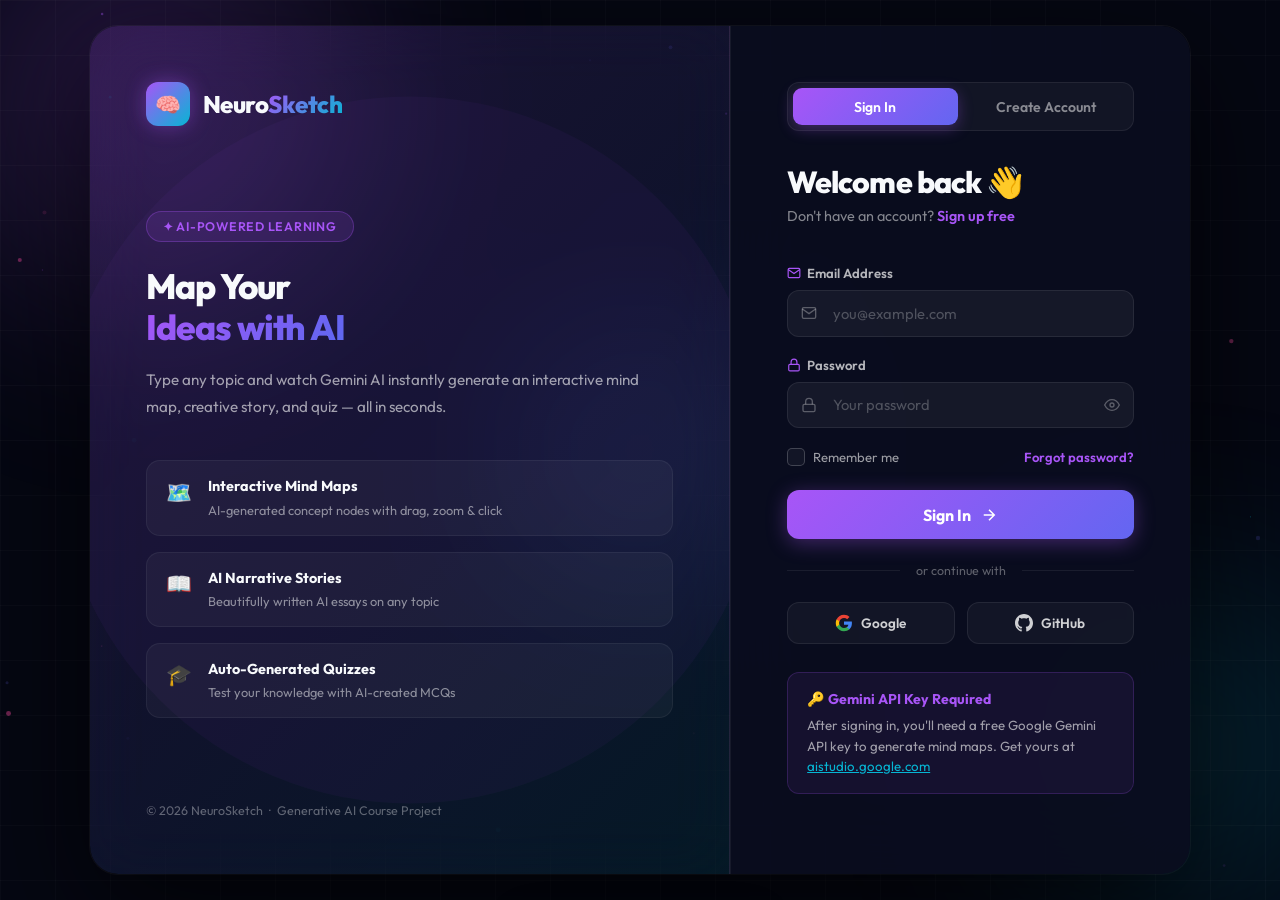
==== commit e8a90bb4: "Initial commit: NeuroSketch AI Mind Map Generator with Login Page" ====
--- a/index.html
+++ b/index.html
@@ -10,6 +10,14 @@
   <link rel="preconnect" href="https://fonts.gstatic.com" crossorigin />
   <link href="https://fonts.googleapis.com/css2?family=Outfit:wght@300;400;500;600;700;800&family=Space+Grotesk:wght@300;400;500;600;700&display=swap" rel="stylesheet" />
   <link rel="stylesheet" href="styles.css" />
+  <script>
+    // Auth guard — redirect to login if not signed in
+    (function() {
+      if (!localStorage.getItem('neuro_logged_in')) {
+        window.location.href = 'login.html';
+      }
+    })();
+  </script>
 </head>
 <body>
 
@@ -64,6 +72,10 @@
         <span class="badge-dot"></span>
         <span>Powered by Gemini AI</span>
       </div>
+      <button class="nav-logout" id="logoutBtn" onclick="logoutUser()" title="Sign Out">
+        <svg viewBox="0 0 24 24" fill="none" stroke="currentColor" stroke-width="2" style="width:16px;height:16px"><path d="M9 21H5a2 2 0 01-2-2V5a2 2 0 012-2h4M16 17l5-5-5-5M21 12H9"/></svg>
+        <span id="navUserName">Sign Out</span>
+      </button>
     </nav>
   </header>
 
--- a/styles.css
+++ b/styles.css
@@ -226,6 +226,23 @@
   padding: 0.4rem 0.9rem;
   border-radius: 100px;
 }
+
+.nav-logout {
+  display: flex;
+  align-items: center;
+  gap: 0.5rem;
+  font-size: 0.78rem;
+  font-weight: 600;
+  color: var(--text-secondary);
+  background: rgba(239,68,68,0.08);
+  border: 1px solid rgba(239,68,68,0.2);
+  padding: 0.4rem 0.9rem;
+  border-radius: 100px;
+  font-family: var(--font-main);
+  cursor: pointer;
+  transition: all 0.2s;
+}
+.nav-logout:hover { background: rgba(239,68,68,0.15); color: #ef4444; border-color: rgba(239,68,68,0.4); }
 
 .badge-dot {
   width: 6px; height: 6px;
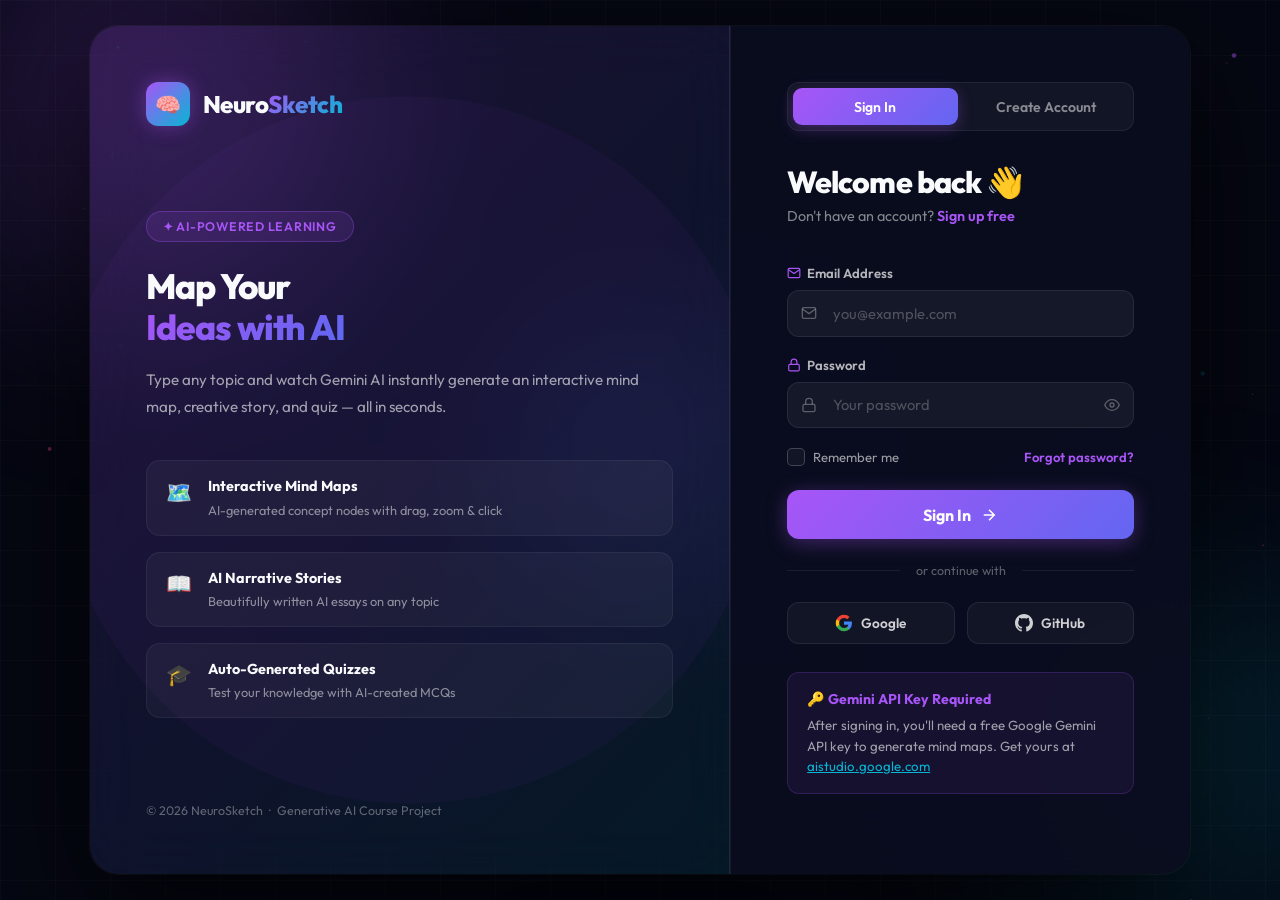
==== commit 828e89e9: "Remove API key UI checks - key loads silently from localStorage" ====
--- a/index.html
+++ b/index.html
@@ -199,30 +199,7 @@
       <p class="section-subtitle">Enter any topic and let AI do the magic</p>
     </div>
 
-    <!-- API Key Setup Banner -->
-    <div class="api-banner" id="apiBanner">
-      <div class="api-banner-icon">🔑</div>
-      <div class="api-banner-text">
-        <strong>Set Your Gemini API Key</strong>
-        <span>Enter your free Google Gemini API key to unlock AI generation</span>
-      </div>
-      <button class="btn-api" id="toggleApiKey">Configure API Key</button>
-    </div>
-
-    <!-- API Key Input -->
-    <div class="api-key-panel" id="apiKeyPanel" style="display:none;">
-      <div class="api-key-inner">
-        <label for="apiKeyInput">
-          <svg viewBox="0 0 24 24" fill="none" stroke="currentColor" stroke-width="2"><path d="M15 7a2 2 0 012 2m4 0a6 6 0 01-7.743 5.743L11 17H9v2H7v2H4a1 1 0 01-1-1v-2.586a1 1 0 01.293-.707l5.964-5.964A6 6 0 1121 9z"/></svg>
-          Gemini API Key
-        </label>
-        <div class="api-input-row">
-          <input type="password" id="apiKeyInput" placeholder="AIza..." autocomplete="off" />
-          <button class="btn-save-key" id="saveApiKey">Save Key</button>
-        </div>
-        <p class="api-hint">Get your free key at <a href="https://aistudio.google.com/app/apikey" target="_blank">aistudio.google.com</a> · Key is stored locally in your browser only.</p>
-      </div>
-    </div>
+
 
     <!-- Input Area -->
     <div class="input-area">
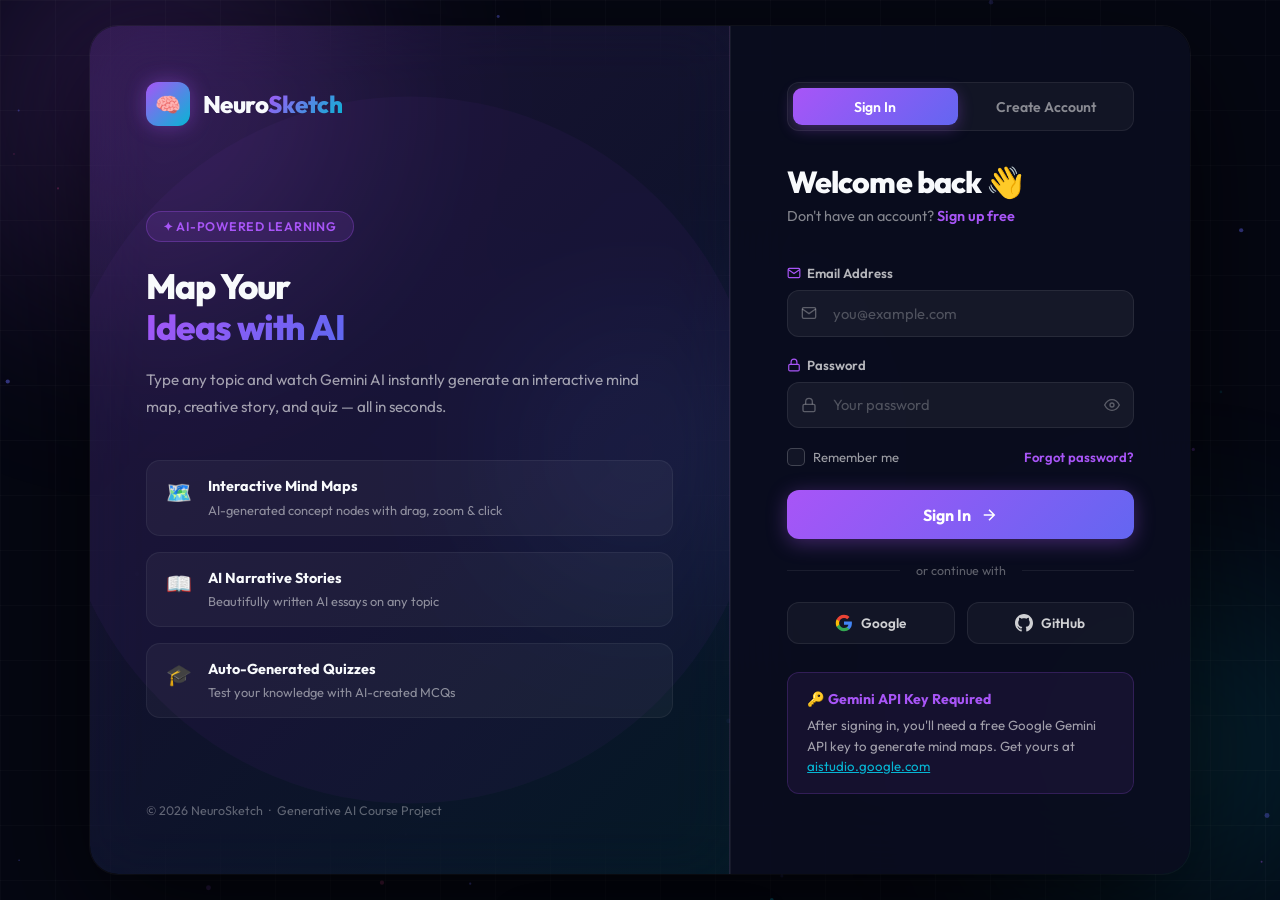
==== commit 04396be0: "Fix: remove all API key guards, add clean settings modal with no validation" ====
--- a/index.html
+++ b/index.html
@@ -72,6 +72,9 @@
         <span class="badge-dot"></span>
         <span>Powered by Gemini AI</span>
       </div>
+      <button class="nav-settings" id="openSettings" title="API Key Settings">
+        <svg viewBox="0 0 24 24" fill="none" stroke="currentColor" stroke-width="2" style="width:15px;height:15px"><circle cx="12" cy="12" r="3"/><path d="M19.4 15a1.65 1.65 0 00.33 1.82l.06.06a2 2 0 010 2.83 2 2 0 01-2.83 0l-.06-.06a1.65 1.65 0 00-1.82-.33 1.65 1.65 0 00-1 1.51V21a2 2 0 01-4 0v-.09A1.65 1.65 0 009 19.4a1.65 1.65 0 00-1.82.33l-.06.06a2 2 0 01-2.83-2.83l.06-.06A1.65 1.65 0 004.68 15a1.65 1.65 0 00-1.51-1H3a2 2 0 010-4h.09A1.65 1.65 0 004.6 9a1.65 1.65 0 00-.33-1.82l-.06-.06a2 2 0 012.83-2.83l.06.06A1.65 1.65 0 009 4.68a1.65 1.65 0 001-1.51V3a2 2 0 014 0v.09a1.65 1.65 0 001 1.51 1.65 1.65 0 001.82-.33l.06-.06a2 2 0 012.83 2.83l-.06.06A1.65 1.65 0 0019.4 9a1.65 1.65 0 001.51 1H21a2 2 0 010 4h-.09a1.65 1.65 0 00-1.51 1z"/></svg>
+      </button>
       <button class="nav-logout" id="logoutBtn" onclick="logoutUser()" title="Sign Out">
         <svg viewBox="0 0 24 24" fill="none" stroke="currentColor" stroke-width="2" style="width:16px;height:16px"><path d="M9 21H5a2 2 0 01-2-2V5a2 2 0 012-2h4M16 17l5-5-5-5M21 12H9"/></svg>
         <span id="navUserName">Sign Out</span>
@@ -447,6 +450,31 @@
   <!-- Toast Notification -->
   <div class="toast" id="toast"></div>
 
+  <!-- Settings Modal (API Key) -->
+  <div class="modal-overlay" id="settingsModal" style="display:none;">
+    <div class="modal-box" style="max-width:460px;">
+      <button class="modal-close" id="settingsClose">
+        <svg viewBox="0 0 24 24" fill="none" stroke="currentColor" stroke-width="2"><path d="M6 18L18 6M6 6l12 12"/></svg>
+      </button>
+      <div class="modal-icon">⚙️</div>
+      <h2 class="modal-title">API Key Settings</h2>
+      <p class="modal-desc" style="font-size:0.88rem;">Paste your Google Gemini API key below. Get one free at <a href="https://aistudio.google.com/app/apikey" target="_blank" style="color:#06b6d4;">aistudio.google.com</a></p>
+      <div style="display:flex;gap:0.75rem;margin-bottom:1rem;">
+        <input
+          type="password"
+          id="settingsApiInput"
+          placeholder="Paste your API key here..."
+          style="flex:1;background:rgba(255,255,255,0.06);border:1.5px solid rgba(255,255,255,0.1);border-radius:10px;padding:0.75rem 1rem;color:#f8fafc;font-family:Outfit,sans-serif;font-size:0.9rem;outline:none;"
+        />
+        <button
+          id="settingsSaveBtn"
+          style="padding:0.75rem 1.2rem;background:linear-gradient(135deg,#a855f7,#06b6d4);color:white;border:none;border-radius:10px;font-weight:700;font-family:Outfit,sans-serif;cursor:pointer;white-space:nowrap;"
+        >Save</button>
+      </div>
+      <p id="settingsStatus" style="font-size:0.8rem;color:#22c55e;display:none;">✅ Key saved!</p>
+    </div>
+  </div>
+
   <script src="app.js"></script>
 </body>
 </html>
--- a/styles.css
+++ b/styles.css
@@ -243,6 +243,19 @@
   transition: all 0.2s;
 }
 .nav-logout:hover { background: rgba(239,68,68,0.15); color: #ef4444; border-color: rgba(239,68,68,0.4); }
+
+.nav-settings {
+  display: flex; align-items: center; justify-content: center;
+  width: 34px; height: 34px;
+  background: rgba(255,255,255,0.06);
+  border: 1px solid rgba(255,255,255,0.1);
+  border-radius: 50%;
+  cursor: pointer;
+  transition: all 0.2s;
+  color: var(--text-muted);
+}
+.nav-settings:hover { background: rgba(168,85,247,0.15); border-color: rgba(168,85,247,0.3); color: var(--purple-1); }
+.nav-settings svg { stroke: currentColor; }
 
 .badge-dot {
   width: 6px; height: 6px;
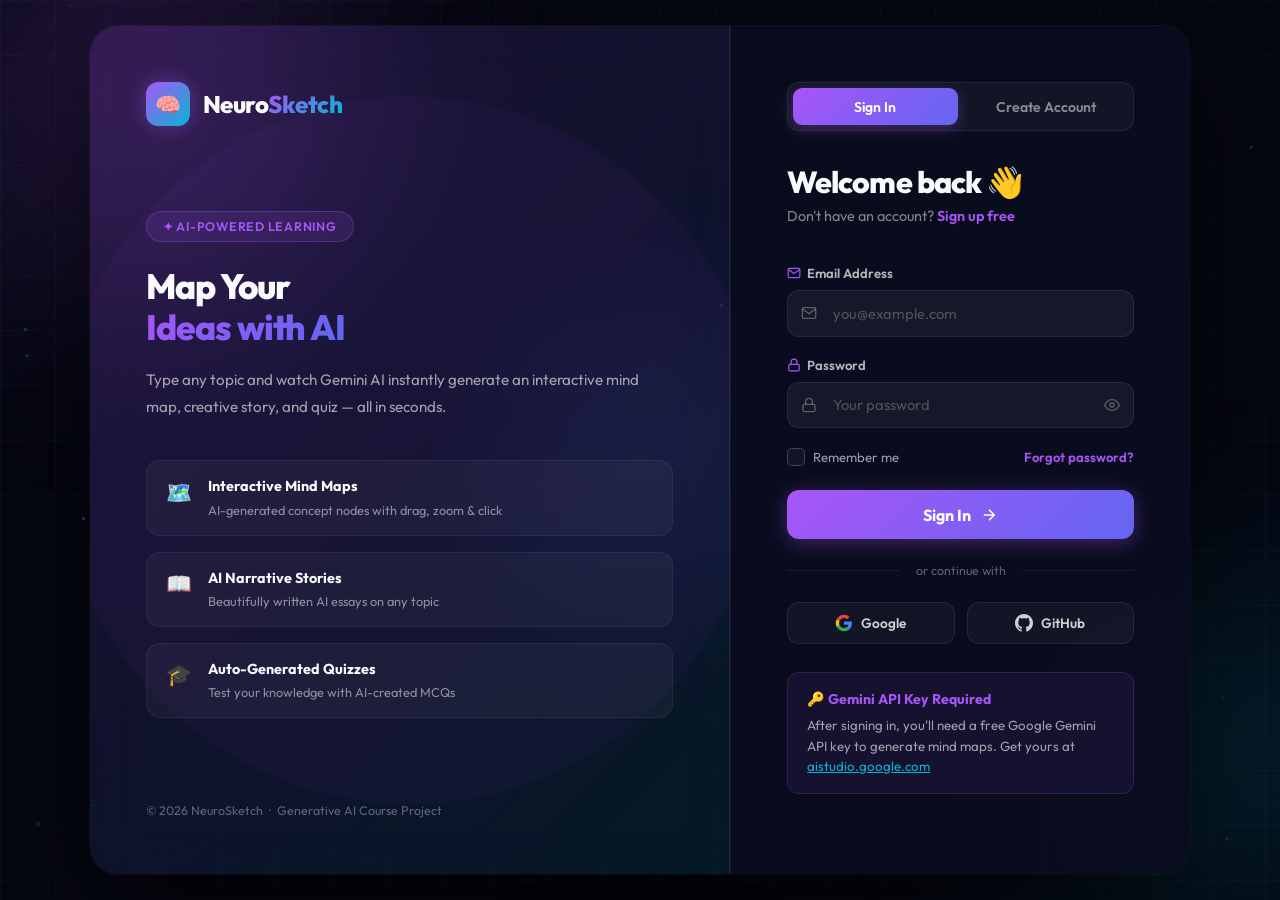
==== commit 618cb47b: "Update model to gemini-2.5-flash with fallback list in app.js and update index.html UI" ====
--- a/index.html
+++ b/index.html
@@ -354,12 +354,12 @@
         <div class="section-tag">✦ About This Project</div>
         <h2 class="section-title">A College Project Powered by AI</h2>
         <p>NeuroSketch was built as a <strong>Generative AI course project</strong> to explore how large language models can transform abstract knowledge into interactive visual experiences.</p>
-        <p>It integrates Google's <strong>Gemini 1.5 Flash</strong> model to generate semantically rich concept maps, creative narratives, and quiz questions — all in real-time, from any topic.</p>
+        <p>It integrates Google's <strong>Gemini 2.5 Flash</strong> model to generate semantically rich concept maps, creative narratives, and quiz questions — all in real-time, from any topic.</p>
         <div class="tech-stack">
           <div class="tech-item">
             <span class="tech-icon">🧠</span>
             <div>
-              <strong>Google Gemini 1.5 Flash</strong>
+              <strong>Google Gemini 2.5 Flash</strong>
               <span>Concept generation & storytelling</span>
             </div>
           </div>
@@ -394,7 +394,7 @@
           </div>
           <pre class="code-body"><code><span class="c-keyword">const</span> <span class="c-var">response</span> = <span class="c-keyword">await</span> fetch(
   <span class="c-string">`https://generativelanguage...</span>
-   <span class="c-string">/v1beta/models/gemini-1.5-flash`</span>,
+   <span class="c-string">/v1beta/models/gemini-2.5-flash`</span>,
   {
     method: <span class="c-string">'POST'</span>,
     headers: { <span class="c-string">'Content-Type'</span>: <span class="c-string">'application/json'</span> },
